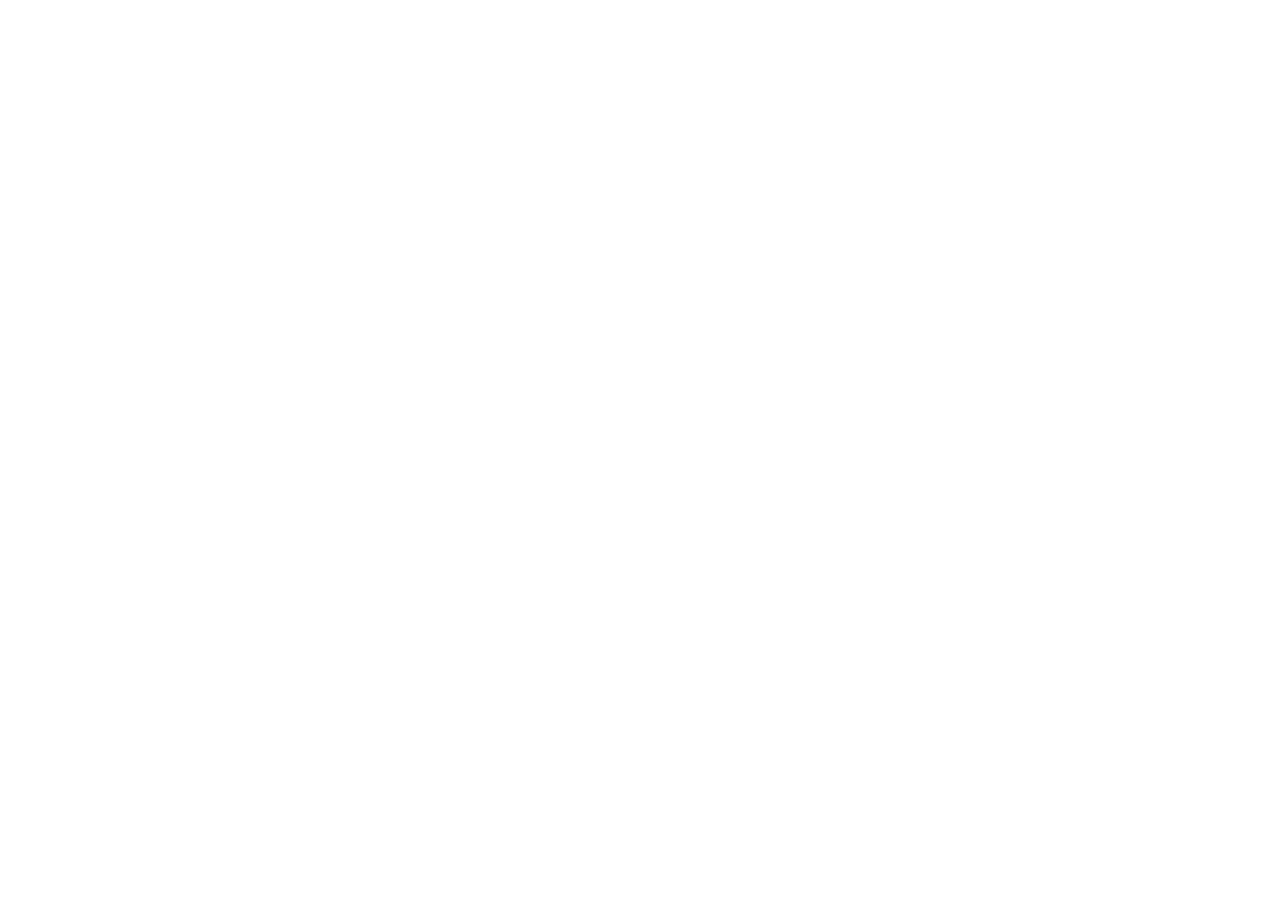
==== components/index.html @ e6bc7f68 "this is the first commit" ====
<!DOCTYPE html>
<html lang="en">
<head>
    <meta charset="UTF-8">
    <meta http-equiv="X-UA-Compatible" content="IE=edge">
    <meta name="viewport" content="width=device-width, initial-scale=1.0">
    <title>FataFatBazar</title>
</head>
<body>
    <div class="container">
        <div class="header"></div>

    </div>
</body>
</html>
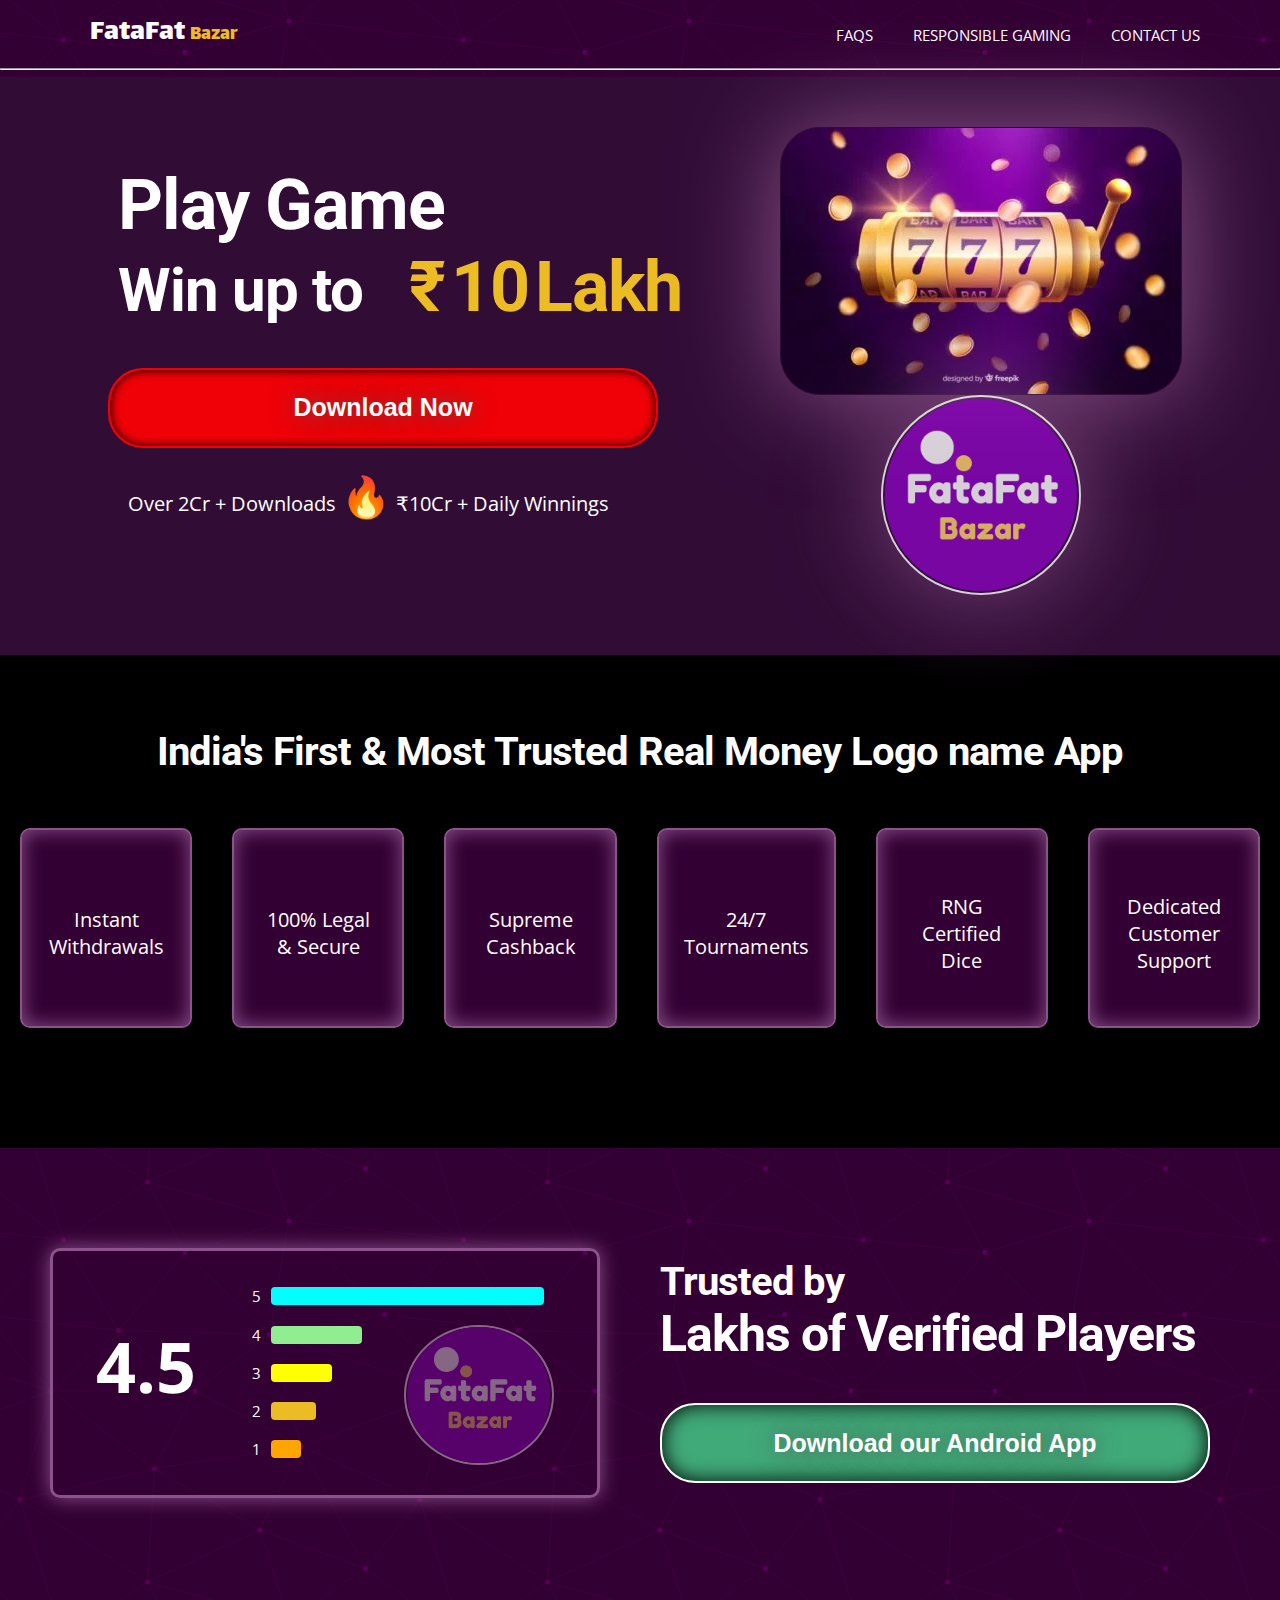
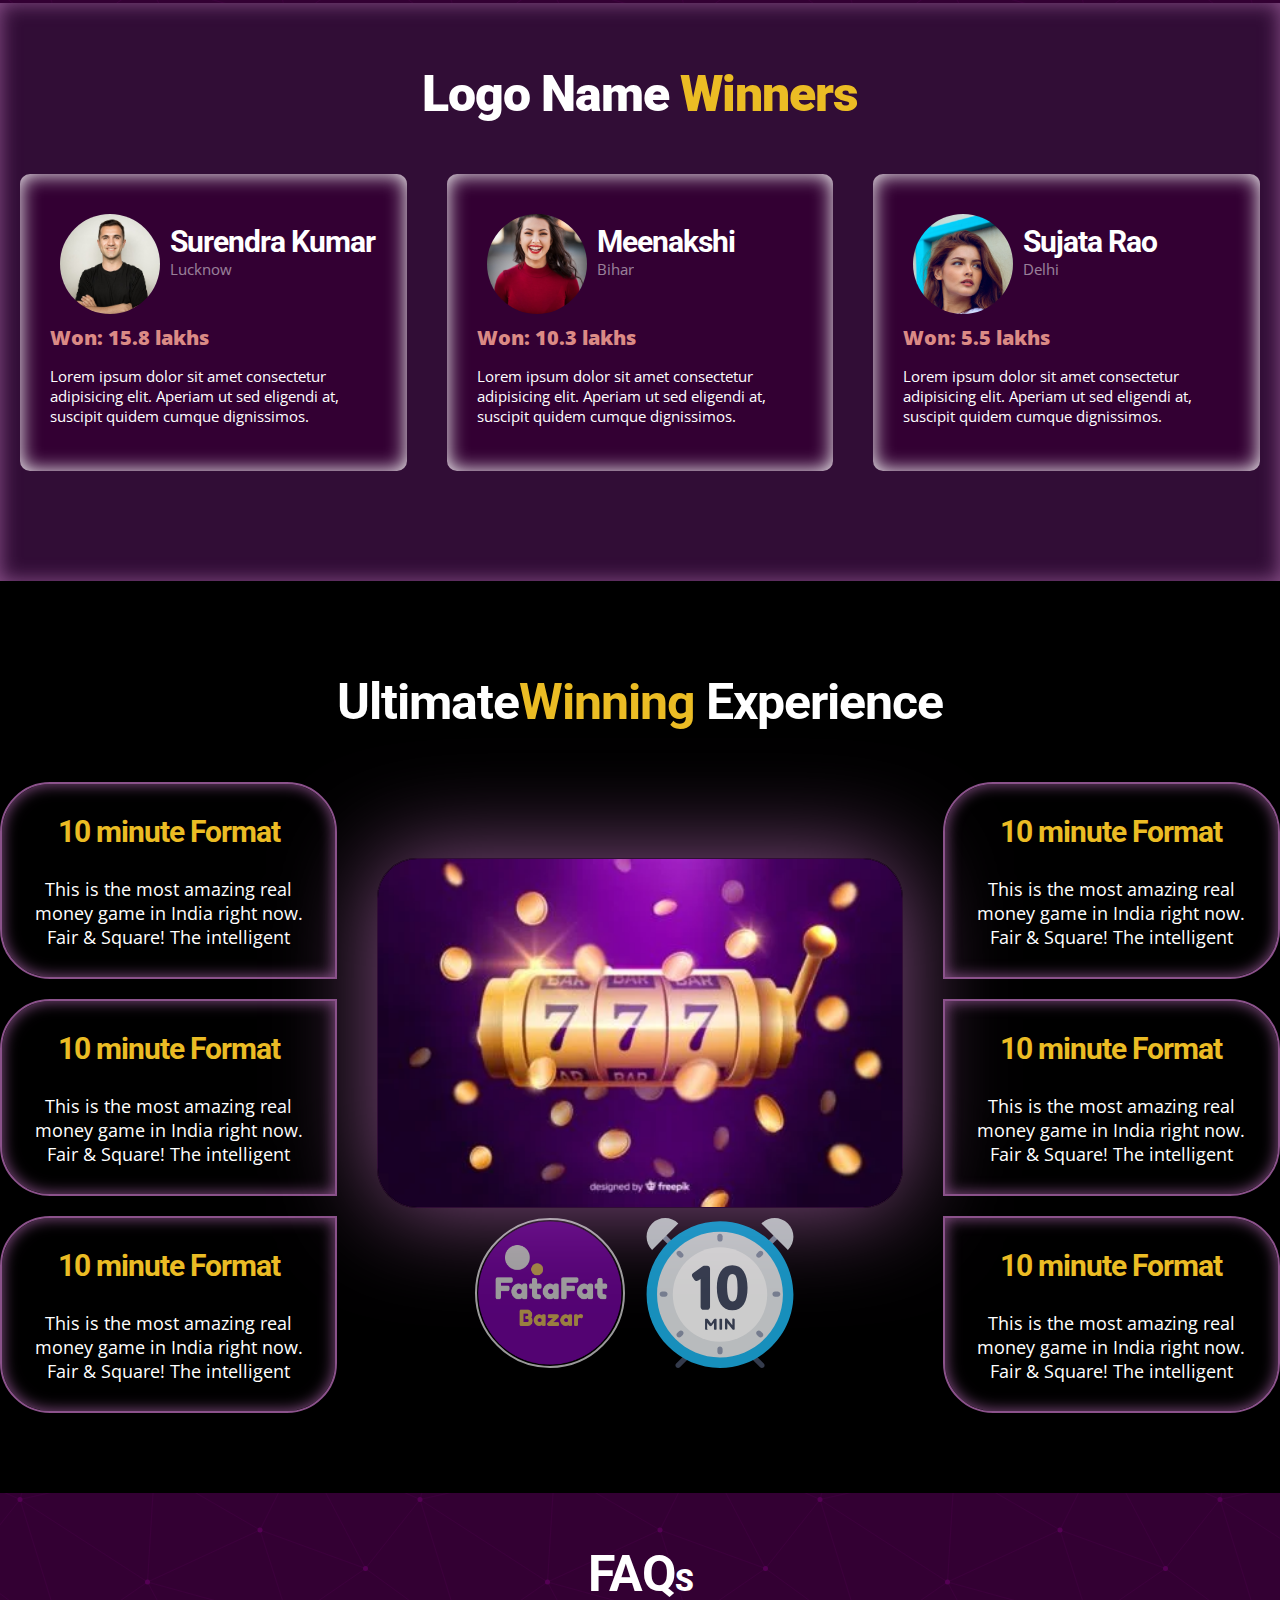
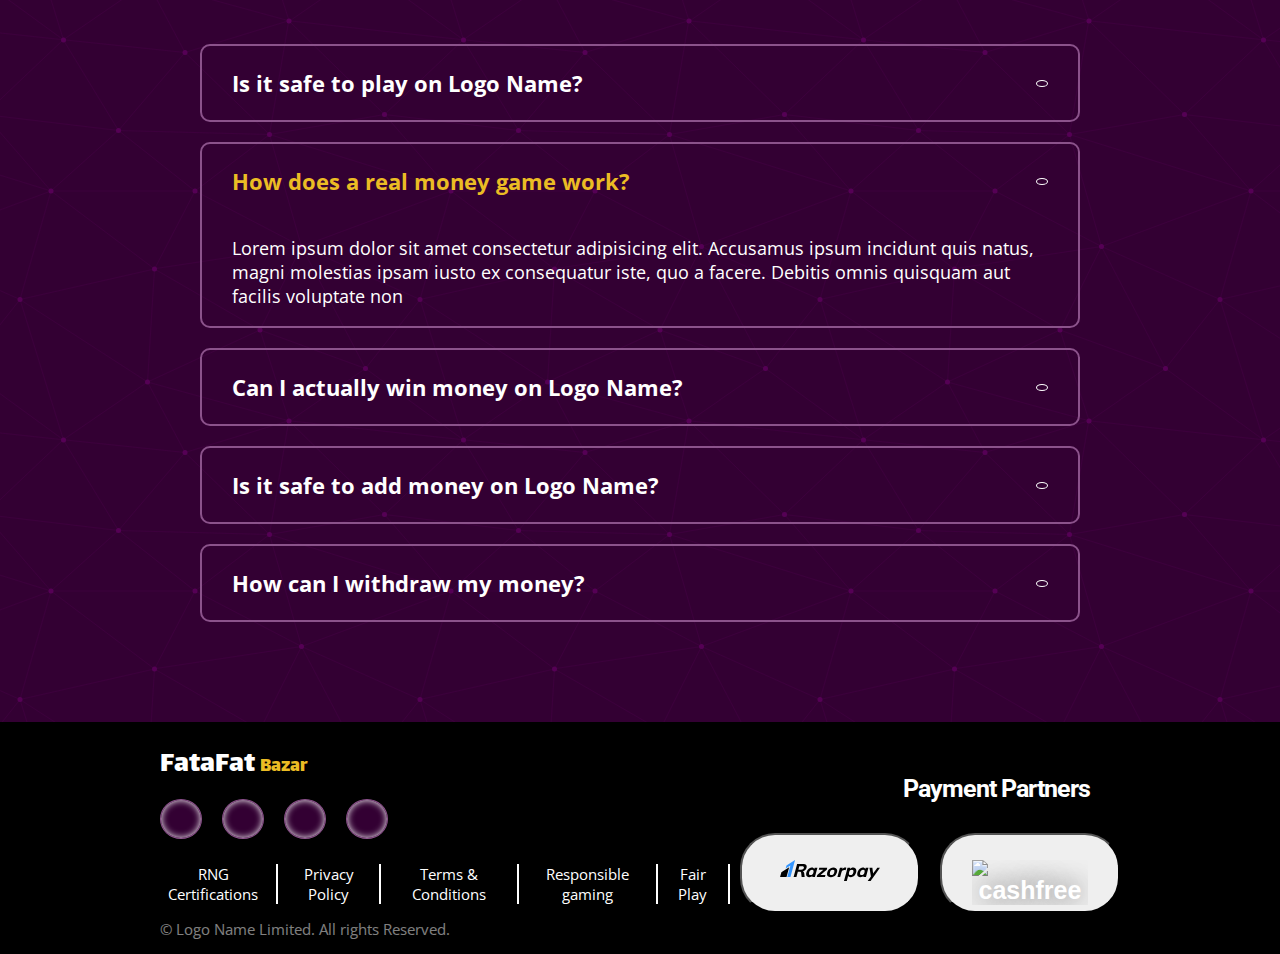
==== commit a103e255: "completed all sections." ====
--- a/components/index.html
+++ b/components/index.html
@@ -4,12 +4,374 @@
     <meta charset="UTF-8">
     <meta http-equiv="X-UA-Compatible" content="IE=edge">
     <meta name="viewport" content="width=device-width, initial-scale=1.0">
+    <link rel="preconnect" href="https://fonts.googleapis.com">
+    <link rel="preconnect" href="https://fonts.gstatic.com" crossorigin>
+    <link href="https://fonts.googleapis.com/css2?family=Open+Sans&family=Roboto:ital,wght@0,400;1,700&family=Lalezar&display=swap"
+        rel="stylesheet">
+    <script src="https://kit.fontawesome.com/f4c08ca399.js" crossorigin="anonymous"></script>
+    <link rel="stylesheet" href="/css/index.css">
     <title>FataFatBazar</title>
 </head>
 <body>
-    <div class="container">
-        <div class="header"></div>
-
-    </div>
+    <header class=" flex header">
+        <div class="logo__name">FataFat <span class="logo__name-sml">Bazar</span></div>
+        <nav class="nav">
+            <ul class="flex menu-items">
+                <li class="item"><a href="#">FAQS</a></li>
+                <li class="item"><a href="#">RESPONSIBLE GAMING</a></li>
+                <li class="item"><a href="#">CONTACT US</a></li>
+            </ul>
+        </nav>
+    </header>
+    <hr>
+    <section class="flex hero">
+        <div class="hero__content">
+            <h1 class="heading hero__heading">Play Game
+                <br><span class="hero__heading-highlighter">Win up to</span>
+                <span class="hero__subHeading">&#8377; 10 Lakh</span>
+            </h1>
+            <a href="#">
+                <button class="btn Download--btnPrimary">
+                    <spna>
+                        <i class="fa-solid fa-computer-mouse"></i>
+                    </spna>
+                    Download Now
+                </button>
+            </a>
+            <p class="hero__showcase">Over 2Cr + Downloads <span class="fire-emoji"> &#128293;</span> &#8377;10Cr + Daily
+                Winnings</p>
+        </div>
+        <div class="flex flex-col">
+            <img class="hero__main-img" src="/images/jackpot.webp" alt="">
+            <img class="brand-logo" src="/images/fataFatBazar.png" alt="">
+        </div>
+
+    </section>
+    <section class="service-section">
+        <h2 class="heading service-section__heading"> India's First & Most Trusted Real Money Logo name App</h2>
+        <div class="flex services">
+            <div class="flex flex-col service-box">
+                <div class="icon">
+                    <i class="fa-solid fa-wallet"></i>
+                </div>
+                <p>Instant Withdrawals</p>
+            </div>
+            <div class="flex flex-col service-box">
+                <div class="icon">
+                    <i class="fa-solid fa-user-shield"></i>
+                </div>
+                <p>100% Legal & Secure</p>
+            </div>
+            <div class="flex flex-col service-box">
+                <div class="icon">
+                    <i class="fa-solid fa-hand-holding-dollar"></i>
+                </div>
+                <p>Supreme Cashback</p>
+            </div>
+            <div class="flex flex-col service-box">
+                <div class="icon">
+                    <i class="fa-solid fa-dice"></i>
+                </div>
+                <p>24/7<br>Tournaments</p>
+            </div>
+            <div class="flex flex-col service-box">
+                <div class="icon">
+                    <i class="fa-solid fa-certificate"></i>
+                </div>
+                <p>RNG<br>Certified Dice</p>
+            </div>
+            <div class="flex flex-col service-box">
+                <div class="icon">
+                    <i class="fa-solid fa-headset"></i>
+                </div>
+                <p>Dedicated Customer Support</p>
+            </div>
+        </div>
+    </section>
+
+    <section class=" flex rating-scoreCard">
+        <div class=" flex rating-box">
+            <div class=" flex flex-col ratings">
+                <h2 class="reviews">4.5</h2>
+                <div class="review__stars">
+                    <span class="star"><i class="fa-solid fa-star"></i></span>
+                    <span class="star"><i class="fa-solid fa-star"></i></span>
+                    <span class="star"><i class="fa-solid fa-star"></i></span>
+                    <span class="star"><i class="fa-solid fa-star"></i></span>
+                    <span class="star"><i class="fa-solid fa-star-half"></i></span>
+
+                </div>
+            </div>
+            <div class=" flex flex-col rating__bars">
+                <div class="flex rating__number">
+                    <div>5</div>
+                    <div class="bar rating__bar5"></div>
+                </div>
+                <div class="flex box-rating-img">
+                    <div class="flex box flex-col">
+                        <div class=" flex rating__number">
+                            <div>4</div>
+                            <div class="bar rating__bar4"></div>
+                        </div>
+                        <div class=" flex rating__number">
+                            <div>3</div>
+                            <div class="bar rating__bar3"></div>
+                        </div>
+                        <div class="flex rating__number">
+                            <div>2</div>
+                            <div class="bar rating__bar2"></div>
+                        </div>
+                        <div class="flex rating__number">
+                            <div>1</div>
+                            <div class="bar rating__bar1"></div>
+                        </div>
+                    </div>
+                    <div class="brand-logoBox">
+                        <img class="brand-logo" src="/images/fataFatBazar.png" alt="">
+                    </div>
+                </div>
+            </div>
+        </div>
+        <div class="scoreCard__content">
+            <h2 class="heading scoreCard__heading">Trusted by <br>
+                <span class="scoreCard__subHeading">Lakhs of Verified Players</span>
+            </h2>
+            <a href="#"><button class="btn Download--btnSecondary">
+                    <spna><i class="fa-solid fa-computer-mouse"></i>
+                    </spna>
+                    Download our Android App
+                </button>
+            </a>
+        </div>
+    </section>
+
+    <section class="winner-section">
+        <h2 class="heading winner-section__heading">Logo Name <span>Winners</span></h2>
+        <div class="flex">
+            <div class="winner-panel">
+                <div class="flex winner__detail">
+                    <img class="winner__logo" src="/images/surendra.jpg" alt="Menakshi is smiling">
+                    <div class="">
+                        <h3 class=" heading winner__name">Surendra Kumar</h3>
+                        <span class="winner__place">Lucknow</span>
+                    </div>
+                </div>
+                <span class="winner__reward">Won: 15.8 lakhs</span>
+                <p class="winner__description">Lorem ipsum dolor sit amet consectetur adipisicing elit. Aperiam ut sed
+                    eligendi at,
+                    suscipit quidem cumque dignissimos.
+            </div>
+
+            <div class="winner-panel">
+                <div class="flex winner__detail">
+                    <img class="winner__logo" src="/images/menakshi.jpg" alt="Menakshi is smiling">
+                    <div class="">
+                        <h3 class=" heading winner__name">Meenakshi</h3>
+                        <span class="winner__place">Bihar</span>
+                    </div>
+                </div>
+                <span class="winner__reward">Won: 10.3 lakhs</span>
+                <p class="winner__description">Lorem ipsum dolor sit amet consectetur adipisicing elit. Aperiam ut sed
+                    eligendi at,
+                    suscipit quidem cumque dignissimos.</p>
+            </div>
+
+            <div class="winner-panel">
+                <div class="flex winner__detail">
+                    <img class="winner__logo" src="/images/sujata.jpg" alt="Menakshi is smiling">
+                    <div class="">
+                        <h3 class=" heading winner__name">Sujata Rao</h3>
+                        <span class="winner__place">Delhi</span>
+                    </div>
+                </div>
+                <span class="winner__reward">Won: 5.5 lakhs</span>
+                <p class="winner__description">Lorem ipsum dolor sit amet consectetur adipisicing elit. Aperiam ut sed
+                    eligendi at,
+                    suscipit quidem cumque dignissimos.</p>
+            </div>
+        </div>
+    </section>
+
+    <section class="winning-time">
+        <h2 class="heading winning-time__heading">
+            Ultimate<span>Winning</span> Experience
+        </h2>
+        <div class="flex">
+            <div class="flex flex-col first-row">
+                <div class="game-time__format">
+                    <h3 class="heading winning-time__subHeading">10 minute Format</h3>
+                    <p class="winning-time-intro">
+                        This is the most amazing real money game in India right now. Fair & Square! The intelligent
+                    </p>
+                </div>
+                <div class="game-time__format">
+                    <h3 class="heading winning-time__subHeading">10 minute Format</h3>
+                    <p class="winning-time-intro">
+                        This is the most amazing real money game in India right now. Fair & Square! The intelligent
+                    </p>
+                </div>
+                <div class="game-time__format">
+                    <h3 class="heading winning-time__subHeading">10 minute Format</h3>
+                    <p class="winning-time-intro">
+                        This is the most amazing real money game in India right now. Fair & Square! The intelligent
+                    </p>
+                </div>
+            </div>
+
+            <div class="flex flex-col display-images">
+                <img class="hero__main-img" src="/images/jackpot.webp" alt="">
+                <div class="flex sub-img">
+                    <img class="brand-logo" src="/images/fataFatBazar.png" alt="">
+                    <img class="timer" src="/images/10-minute.svg" alt="">
+                </div>
+            </div>
+
+            <div class="flex flex-col next-row">
+                <div class="game-time__format">
+                    <h3 class="heading winning-time__subHeading">10 minute Format</h3>
+                    <p class="winning-time-intro">
+                        This is the most amazing real money game in India right now. Fair & Square! The intelligent
+                    </p>
+                </div>
+                <div class="game-time__format">
+                    <h3 class="heading winning-time__subHeading">10 minute Format</h3>
+                    <p class="winning-time-intro">
+                        This is the most amazing real money game in India right now. Fair & Square! The intelligent
+                    </p>
+                </div>
+                <div class="game-time__format">
+                        <h3 class="heading winning-time__subHeading">10 minute Format</h3>
+                        <p class="winning-time-intro">
+                            This is the most amazing real money game in India right now. Fair & Square! The intelligent
+                        </p>
+                </div>
+            </div>
+
+        </div>
+
+    </section>
+
+    <section class="faq-panel">
+        <h2 class="heading faq__heading">FAQ<span>S</span></h2>
+        <div class="flex flex-col question-panel">
+            <div class="questions">
+                <div class="flex">
+                    <h3 class="faq__question">Is it safe to play on Logo Name?</h3>
+                    <span class="collapsible-icon">
+                        <i class="fa-sharp fa-solid fa-plus"></i>
+                        </span>
+                </div>
+                <p class="faq__answer">Lorem ipsum dolor sit amet consectetur adipisicing elit. Accusamus ipsum incidunt quis natus,
+                    magni molestias ipsam iusto ex consequatur iste, quo a facere. Debitis omnis quisquam aut facilis voluptate non
+                </p>
+            </div>
+            <div class="questions">
+                <div class="flex">
+                    <h3 class="faq__question-spl">How does a real money game work?</h3>
+                    <span class="collapsible-icon">
+                        <i class="fa-sharp fa-solid fa-minus"></i>
+                    </span>
+                </div>
+                <p class="faq__answer-spl">Lorem ipsum dolor sit amet consectetur adipisicing elit. Accusamus ipsum incidunt quis natus,
+                    magni molestias ipsam iusto ex consequatur iste, quo a facere. Debitis omnis quisquam aut facilis voluptate non
+                </p>
+            </div>
+            <div class="questions">
+                <div class="flex">
+                    <h3 class="faq__question">Can I actually win money on Logo Name?</h3>
+                    <span class="collapsible-icon">
+                        <i class="fa-sharp fa-solid fa-plus"></i>
+                    </span>
+                </div>
+                <p class="faq__answer">Lorem ipsum dolor sit amet consectetur adipisicing elit. Accusamus ipsum incidunt quis natus,
+                    magni molestias ipsam iusto ex consequatur iste, quo a facere. Debitis omnis quisquam aut facilis voluptate non
+                </p>
+            </div>
+            <div class="questions">
+                <div class="flex">
+                    <h3 class="faq__question">Is it safe to add money on Logo Name?</h3>
+                    <span class="collapsible-icon">
+                        <i class="fa-sharp fa-solid fa-plus"></i>
+                    </span>
+                </div>
+                <p class="faq__answer">Lorem ipsum dolor sit amet consectetur adipisicing elit. Accusamus ipsum incidunt quis natus,
+                    magni molestias ipsam iusto ex consequatur iste, quo a facere. Debitis omnis quisquam aut facilis voluptate non
+                </p>
+            </div>
+            <div class="questions">
+                <div class="flex">
+                    <h3 class="faq__question">How can I withdraw my money?</h3>
+                    <span class="collapsible-icon">
+                        <i class="fa-sharp fa-solid fa-plus"></i>
+                    </span>
+                </div>
+                <p class="faq__answer">Lorem ipsum dolor sit amet consectetur adipisicing elit. Accusamus ipsum incidunt quis natus,
+                    magni molestias ipsam iusto ex consequatur iste, quo a facere. Debitis omnis quisquam aut facilis voluptate non
+                </p>
+            </div>
+        </div>
+    </section>
+
+    <footer class=" flex footer">
+        <div class="flex flex-col connect-us">
+            <div class="logo__name">FataFat <span class="logo__name-sml">Bazar</span></div>
+            <div class="flex social__icons">
+                <ul class="flex link-items">
+                    <li class="link-item">
+                        <a href="#youtube" class="icon-container">
+                            <span class="fa-brands icon-link fa-youtube"></span>
+                        </a></li>
+                    <li class="link-item">
+                        <a herf="https://www.email.com" class="icon-container">
+                            <span class="fa-regular icon-link fa-envelope"></span>
+                        </a>
+                    </li>
+                    <li class="link-item">
+                        <a herf="https://www.facebook.com" class="icon-container">
+                            <span class="fa-brands icon-link fa-facebook"></span>
+                        </a>
+                    </li>
+
+                    <li class="link-item">
+                        <a href="https://www.instagram.com" class="icon-container">
+                            <span class="fa-brands icon-link fa-instagram"></span>
+                        </a>
+                    </li>
+
+                </ul>
+            </div>
+            <nav class="flex nav">
+                <ul class="flex menu-items">
+                    <li class="social__links"><a href="#">RNG Certifications</a></li>
+                    <li class="social__links"><a href="#">Privacy Policy</a></li>
+                    <li class="social__links"><a href="#">Terms & Conditions</a></li>
+                    <li class="social__links"><a href="#">Responsible gaming</a></li>
+                    <li class="social__links"><a href="#">Fair Play</a></li>
+                </ul>
+            </nav>
+            <p class="copy-right">&copy; Logo Name Limited. All rights Reserved.</p>
+        </div>
+
+        <div class=" flex flex-col payment-section">
+            <h2 class="heading payment-section__heading">Payment Partners</h2>
+            <div class="flex payment-gateway">
+                <a href="#">
+                    <button class="btn payment-btn">
+                        <spna class="btn-img">
+                            <img src="/images/razorpay.svg" class="dark-logo" alt="razorpay">
+                        </spna>
+                    </button>
+                </a>
+                <a href="#">
+                    <button class="btn payment-btn">
+                        <spna class="btn-img-cashfree">
+                            <img src="https://cashfreelogo.cashfree.com/website/NavFooter/Cashfree-Dark.svg" class="dark-logo" alt="cashfree" alt="cashfree"/>
+                        </spna>
+                    </button>
+                </a>
+            </div>
+
+        </div>
+    </footer>
 </body>
 </html>
--- a/css/index.css
+++ b/css/index.css
@@ -0,0 +1,560 @@
+:root {
+
+--fw-primary: 900;
+--fw-secondary: 400;
+
+--clr-primary: #330033;
+--clr-white: #fff;
+--clr-border: #8b528b;
+--clr-highlighter: #ebbc24;
+--clr-black: #000;
+
+--border-radius: 10px;
+}
+
+*,
+::before,
+::after {
+ box-sizing: border-box;
+}
+
+::selection {
+    background: var(--clr-border);
+}
+
+/*utility classes*/
+
+.flex {
+    display: flex;
+    justify-content: center;
+    align-content: center;
+}
+
+.flex-col {
+    flex-direction: column;
+}
+
+/* General styles */
+
+html {
+    font-size: 62.5%;
+}
+
+body {
+    margin: 0;
+    background: url(/images/purple.svg);
+    font-family: 'Open Sans', sans-serif;
+    color: var(--clr-white);
+    font-size: 1.5rem;
+    text-align: center;
+    cursor: pointer;
+}
+
+img {
+    margin: 1rem;
+}
+p {
+ font-size: 1.8rem;
+}
+li {
+    list-style-type: none;
+}
+a {
+    text-decoration: none;
+    color: inherit;
+}
+.heading {
+    font-family: 'Roboto', sans-serif;
+    letter-spacing: -1px;
+}
+
+/*header*/
+
+.header {
+    justify-content: space-between;
+    margin-top: 1rem;
+    padding: 0 6rem;
+}
+.logo__name {
+    font-size: 3rem;
+    font-family: 'Lalezar', cursive;
+    padding-left: 3rem;
+}
+.logo__name-sml {
+    font-size: 2rem;
+    color: var(--clr-highlighter);
+}
+.menu-items {
+    justify-content: space-around;
+}
+.item {
+    padding: 0 2rem;
+}
+/*hero*/
+
+.hero {
+    background: #310d36;
+    justify-content: space-evenly;
+    padding: 4rem 0 6rem;
+}
+.hero__content {
+   text-align: start;
+}
+.hero__heading, .hero__subHeading {
+    font-size: 7rem;
+    margin-bottom: 2rem;
+    padding-left: 3rem;
+}
+.hero__heading-highlighter {
+    font-size: 6rem;
+}
+.hero__subHeading {
+    color: var(--clr-highlighter);
+    word-spacing: -10px;
+}
+.hero__main-img {
+    box-shadow: 0 0 100px var(--clr-border) ;
+    border: 1px solid #310d36;
+    border-radius: 40px;
+    margin-bottom: 0;
+}
+.hero__showcase {
+    font-size: 2rem;
+    padding-left: 4rem;
+    margin-top: 0;
+}
+.hero .brand-logo {
+    width: 200px;
+    height: 200px;
+    align-self: center;
+    margin-top: 0;
+    box-shadow: 0 0 100px var(--clr-border);
+    opacity: 0.8;
+}
+/*emoji*/
+.fire-emoji {
+    font-size: 4rem;
+}
+
+/*service box icon*/
+
+.service-section {
+    background: var(--clr-black);
+    padding: 4rem 0;
+}
+.services {
+    padding-bottom: 6rem;
+}
+.service-section__heading {
+    font-size: 4rem;
+    word-spacing: 1px;
+}
+.service-box {
+    width: 200px;
+    height: 200px;
+    background: var(--clr-primary);
+    border: 2px solid var(--clr-border);
+    padding: 2rem;
+    margin: 2rem;
+    border-radius: var(--border-radius);
+    box-shadow: inset 0 0 20px var(--clr-border);
+}
+
+.service-box > p {
+    font-size: 2.01rem;
+    padding: .5rem;
+    margin: 0;
+}
+
+.icon {
+    padding: .5rem;
+    font-size: 40px;
+    color: #AA4A44;
+}
+
+/*Reviews*/
+
+.rating-scoreCard {
+    margin: 10rem 0;
+}
+
+.rating-box {
+    justify-content: space-around;
+    border: 3px solid var(--clr-border);
+    box-shadow: 0 0 20px var(--clr-border);
+    width: 550px;
+    height: 250px;
+    padding: 2rem;
+    margin-right: 2rem;
+    border-radius: var(--border-radius);
+}
+
+.ratings {
+    margin-right: 1rem;
+}
+
+.rating__bars {
+    width: 60%;
+}
+
+.reviews {
+    font-size: 7rem;
+    margin-bottom: 0;
+    margin-top: 2rem;
+    padding-bottom: 0.5rem;
+}
+
+.review__stars {
+    margin-bottom: 3rem;
+}
+.star {
+    font-size: 22px;
+}
+.rating__number {
+    justify-content: start;
+    align-items: center;
+}
+
+.bar {
+    margin: 1rem;
+    border-radius: 4px;
+    height: 18px;
+}
+
+.rating__bar5 {
+    width: 100%;
+    background: #00FFFF;
+}
+
+.rating__bar4 {
+    width: 60%;
+    background: #90EE90;
+}
+
+.rating__bar3 {
+    width: 40%;
+    background: #FFFF00;
+}
+
+.rating__bar2 {
+    width: 30%;
+    background: #ebbc24;
+}
+
+.rating__bar1 {
+    width: 20%;
+    background: #FFA500;
+}
+
+.brand-logo {
+    width: 150px;
+    height: 140px;
+    object-fit: cover;
+    border-radius: 50%;
+    margin: 0;
+    margin-top: 1rem;
+    opacity: .4 ;
+    border: 2px solid var(--clr-white);
+}
+
+.box {
+    width: 200px;
+}
+
+.scoreCard__content {
+    margin-top: 1rem;
+    margin-left: 2rem;
+}
+
+.scoreCard__heading {
+    text-align: start;
+    font-size: 4rem;
+    margin: 2rem;
+    margin-top: 0;
+}
+
+.scoreCard__subHeading {
+    font-size: 5rem;
+}
+
+/*buttons*/
+
+.btn {
+    width: 550px;
+    height: 80px;
+    font-size: 2.5rem;
+    padding: 1.5rem 2rem;
+    color: var(--clr-white);
+    border-radius: 35px;
+    font-weight: var(--fw-primary);
+    text-shadow: 0 0 25px rgb(82, 81, 81);
+    cursor: pointer;
+    margin: 2rem;
+}
+
+.Download--btnPrimary {
+    /* background-color: rgb(248, 32, 32); */
+    background: #EF0107;
+    border: 2px solid #EF0107;
+    box-shadow: inset 0 0 10px var(--clr-black);
+}
+
+.Download--btnSecondary {
+    background: rgb(64, 170, 121);
+    border: 2px solid var(--clr-white);
+    box-shadow: inset 0 0 20px var(--clr-black);
+}
+
+.payment-btn {
+    width: 180px;
+    height: 80px;
+    object-fit: cover;
+    margin: 1rem;
+}
+
+
+/*winners panel*/
+
+.winner-section {
+    margin-top: 5rem;
+    background:#310d36;
+    box-shadow: inset 0 0 20px var(--clr-border);
+    padding: 2rem 0 10rem;
+}
+.winner-panel{
+    background: var(--clr-primary);
+    margin: 1rem 2rem;
+    width: 400px;
+    padding: 3rem;
+    border-radius: var(--border-radius);
+    text-align: left;
+    box-shadow: inset 0 0 20px var(--clr-white);
+}
+.winner-section__heading {
+    font-size: 5rem;
+    font-weight: var(--fw-primary);
+}
+.winner-section__heading > span {
+    color: var(--clr-highlighter);
+}
+.winner__detail {
+    justify-content: start;
+}
+.winner__logo {
+    width: 100px;
+    height: 100px;
+    object-fit: cover;
+    border-radius: 50%;
+}
+
+.winner__name {
+    font-size: 3rem;
+    margin-bottom: 0;
+    margin-top: 2rem;
+}
+.winner__place {
+    opacity: 0.5;
+}
+.winner__reward {
+    color: #DB8A85;
+    font-size: 2rem;
+    font-weight: var(--fw-primary);
+    margin-top: 10px;
+}
+.winner__description {
+    font-size: 1.5rem;
+}
+/*Winning-time*/
+
+.winning-time {
+    background: var(--clr-black);
+    padding: 5rem 0 7rem;
+}
+.winning-time__heading{
+    font-size: 5rem;
+}
+.winning-time__heading >span {
+    color: var(--clr-highlighter);
+}
+.winning-time__subHeading {
+    color: var(--clr-highlighter);
+    font-size: 3rem;
+    margin: 1rem 0;
+    padding: 1rem 0;
+}
+.first-row, .next-row {
+    max-width: 500px;
+}
+.game-time__format {
+    border: 2px solid var(--clr-border);
+    margin: 1rem 0;
+    padding: 1rem 2rem;
+    box-shadow: inset 0 0 15px var(--clr-border);
+}
+.first-row .game-time__format {
+    margin-right: 3rem;
+    border-top-left-radius: 50px;
+    border-bottom-left-radius: 50px;
+}
+.first-row .game-time__format:first-child {
+    border-top-right-radius: 50px;
+}
+.first-row .game-time__format:last-child {
+    border-bottom-right-radius: 50px;
+}
+.next-row .game-time__format:first-child {
+    border-top-left-radius: 50px;
+}
+.next-row .game-time__format:last-child {
+    border-bottom-left-radius: 50px;
+}
+.next-row .game-time__format {
+    margin-left: 3rem;
+    border-top-right-radius: 50px;
+    border-bottom-right-radius: 50px;
+}
+
+.display-images{
+    padding-top: 3rem;
+}
+.display-images .hero__main-img {
+    height: 350px;
+}
+.display-images .brand-logo{
+    height: 150px;
+    opacity: .6;
+}
+.timer{
+width: 150px;
+opacity: .8;
+margin-left: 2rem;
+}
+
+/*FAQ-panel*/
+
+.faq-panel {
+    padding: 1rem 20rem 8rem;
+}
+.faq__heading{
+font-size: 5rem;
+}
+
+.faq__heading > span {
+    font-size: 3rem;
+    font-weight: 900;
+}
+.question-panel {
+    text-align: left;
+}
+.questions {
+    border: 2px solid var(--clr-border);
+    margin-bottom: 2rem;
+    border-radius: var(--border-radius);
+    padding: 0 3rem;
+}
+.faq__question, .faq__question-spl{
+    font-size: 2.2rem;
+}
+.faq__question{
+    color: var(--clr-white);
+}
+.faq__question-spl {
+    color: var(--clr-highlighter);
+}
+
+.faq__answer{
+    display: none;
+}
+.questions .flex {
+    justify-content: space-between;
+    align-items: center;
+}
+
+.collapsible-icon  {
+    border-radius: 50%;
+    border: 1px solid var(--clr-white);
+    padding: .25rem .5rem;
+}
+
+
+/*Footer*/
+
+.footer {
+    background: var(--clr-black);
+    justify-content: space-between;
+    padding: 0 15rem;
+}
+.connect-us {
+    justify-content: start;
+}
+
+.footer .logo__name {
+    text-align: left;
+    padding: 2rem 1rem 0;
+}
+/*icons*/
+.icon-container {
+    width: 40px;
+    height: 40px;
+    display: inline-flex;
+    justify-content: center;
+    background: var(--clr-primary);
+    padding: 1.5rem 2rem;
+    border-radius: 50%;
+    align-items: center;
+    color: var(--clr-white);
+    box-shadow: inset 0 0 7px var(--clr-white);
+    border: 1px solid var(--clr-border);
+    transition: background .5s ease-in-out;
+}
+.icon-link {
+    font-size: 1.5rem;
+}
+
+.icon-container:hover {
+    background: lightgrey;
+    color: var(--clr-primary);
+
+}
+.link-item {
+    padding: 1rem;
+}
+.footer .nav {
+    justify-content: start;
+}
+
+.social__icons {
+    justify-content: start;
+}
+.link-items {
+    /* padding-left: 3rem; */
+    padding-left: 0;
+    margin: 0;
+}
+.social__links {
+    border-right: 2px solid var(--clr-white);
+    padding: 0 1rem;
+}
+.nav .menu-items {
+    /* padding-left: 3rem; */
+    padding-left: 0;
+}
+.copy-right {
+    font-size: 1.5rem;
+    opacity: .5;
+    text-align: start;
+    padding-left: 1rem;
+    margin-top: 0;
+}
+.payment-section{
+    align-items: end;
+}
+
+.payment-section__heading {
+    font-size: 2.5rem;
+    padding-right: 4rem;
+    margin: 2rem 0;
+}
+.dark-logo {
+    width: 100px;
+}
